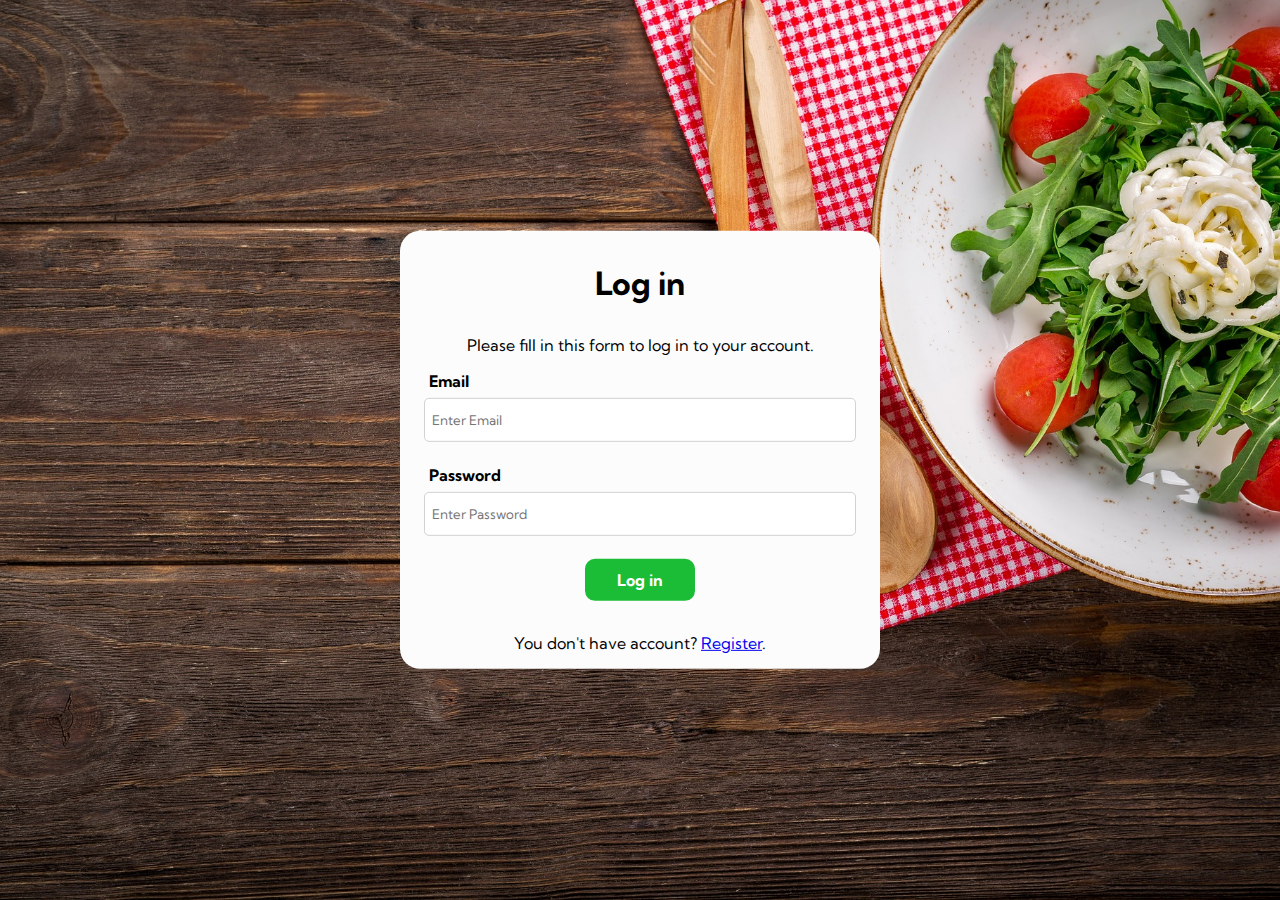
==== loginform.html @ b592a2ad "add register layout, add log in layout, add main page" ====
<!DOCTYPE html>
<html lang="en">

<head>
    <meta charset="UTF-8">
    <meta http-equiv="X-UA-Compatible" content="IE=edge">
    <meta name="viewport" content="width=device-width, initial-scale=1.0">
    <link rel="stylesheet" href="registerlogform.css">
    <link rel="preconnect" href="https://fonts.googleapis.com">
    <link rel="preconnect" href="https://fonts.gstatic.com" crossorigin>
    <link href="https://fonts.googleapis.com/css2?family=Kumbh+Sans:wght@400;700&display=swap" rel="stylesheet">
    <title>Document</title>
</head>

<body>
    <form action="action_page.php">
        <div class="container">
            <h1>Log in </h1>
            <p>Please fill in this form to log in to your account.</p>

            <div>
                <label for="email"><b>Email</b></label>
                <input type="text" placeholder="Enter Email" name="email" id="email" required>
            </div>
            <div>
                <label for="psw"><b>Password</b></label>
                <input type="password" placeholder="Enter Password" name="psw" id="psw" required>
            </div>
            <button type="submit" class="registerbtn">Log in</button>

            <p>You don't have account? <a href="#">Register</a>.</p>
        </div>
    </form>
</body>

</html>
---- registerlogform.css ----
* {
    margin: 0;
    padding: 0;
    box-sizing: border-box;
}

body {
    width: 100vw;
    height: 100vh;
    background: rgb(219, 172, 235);
    background: linear-gradient(302deg, rgba(219, 172, 235, 1) 22%, rgba(128, 158, 228, 1) 63%, rgba(46, 46, 215, 1) 88%);
    background-image: url(images/registerbackground.jpg);
    background-size: cover;
}

.container {
    font-family: 'Kumbh Sans', sans-serif;
    width: 30rem;
    position: absolute;
    top: 50%;
    left: 50%;
    transform: translate(-50%, -50%);
    background-color: hsl(220, 16%, 99%);
    border-radius: 20px;
    text-align: center;
}

.container div {
    width: 100%;
    margin-top: 1em;
}

label {
    text-indent: 0.3em;
        text-align: left;
    display: inline-block;
    width: 90%;
}

input {
        font-family: 'Kumbh Sans',
        sans-serif;
width: 90%;
padding: 1em 0;
margin: 0.5em 0;
text-indent: 0.5em;
border: solid rgb(211, 209, 209) 0.5px;
border-radius: 5px;
}

h1,
p,
button {
    margin: 1em;
}


button {padding:0.7em 2em;
    font-size: 1em;
    font-weight: 700;
    font-family: 'Kumbh Sans',
        sans-serif;
        background: rgb(28, 189, 54);

        border: 0 solid transparent;
        border-radius: 10px;
        color:white;
} 

@media (max-width: 500px){
.container{
    max-width: 90vw;
}
}
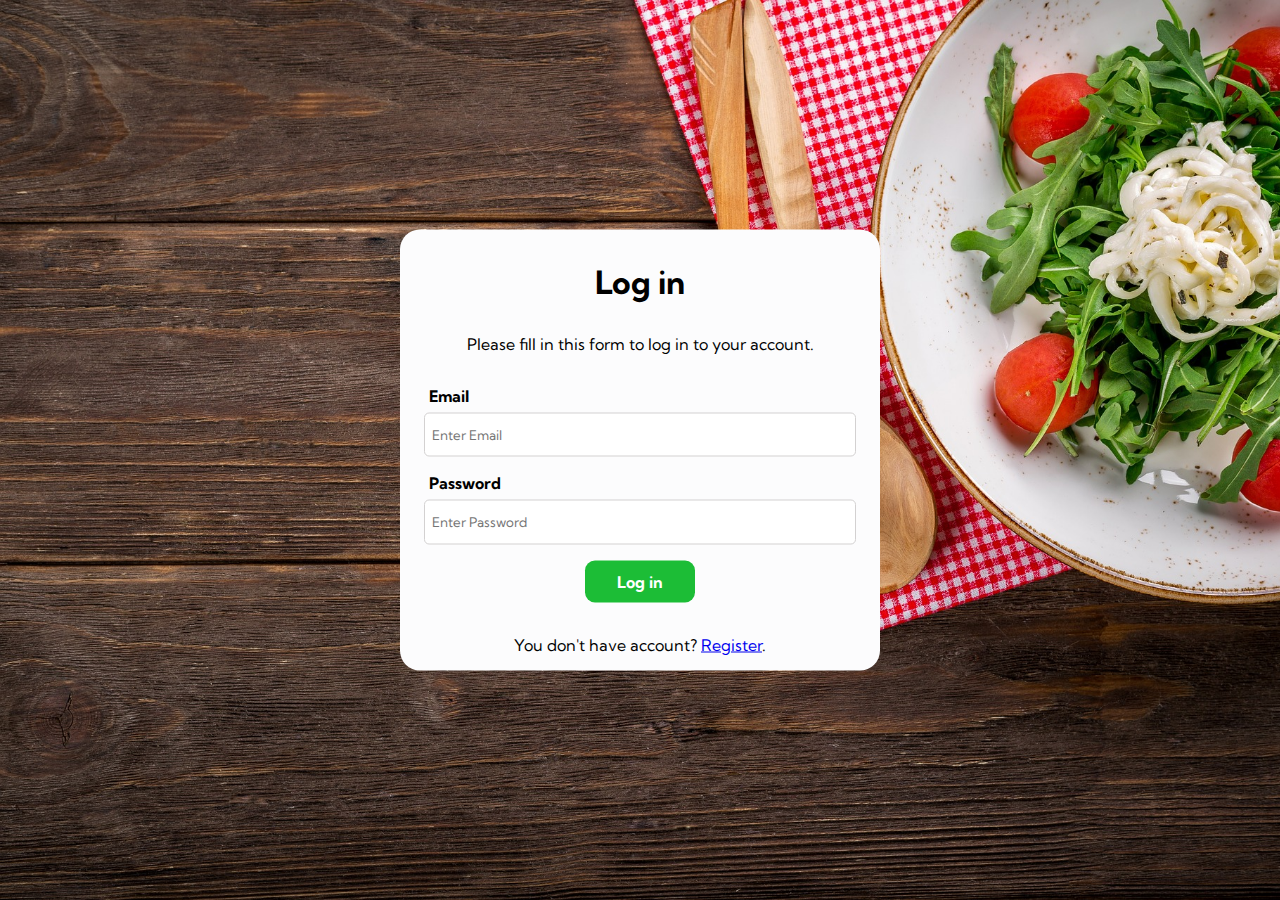
==== commit 4f1a2657: "add validAlert class for inputs in form" ====
--- a/loginform.html
+++ b/loginform.html
@@ -18,13 +18,15 @@
             <h1>Log in </h1>
             <p>Please fill in this form to log in to your account.</p>
 
-            <div>
+            <div class='inputs'>
                 <label for="email"><b>Email</b></label>
                 <input type="text" placeholder="Enter Email" name="email" id="email" required>
+                <div class='validAlert'></div>
             </div>
-            <div>
+            <div class='inputs'>
                 <label for="psw"><b>Password</b></label>
                 <input type="password" placeholder="Enter Password" name="psw" id="psw" required>
+                <div class='validAlert'></div>
             </div>
             <button type="submit" class="registerbtn">Log in</button>
 
--- a/registerlogform.css
+++ b/registerlogform.css
@@ -27,22 +27,25 @@
 
 .container div {
     width: 100%;
-    margin-top: 1em;
 }
 
 label {
     text-indent: 0.3em;
         text-align: left;
     display: inline-block;
+    width: 100%;
+    margin-top: 1rem;
+}
+div.inputs{
     width: 90%;
+    margin: 0 auto;
 }
-
 input {
         font-family: 'Kumbh Sans',
         sans-serif;
-width: 90%;
+width: 100%;
 padding: 1em 0;
-margin: 0.5em 0;
+margin: 0.5em 0 0 0;
 text-indent: 0.5em;
 border: solid rgb(211, 209, 209) 0.5px;
 border-radius: 5px;
@@ -66,6 +69,17 @@
         border-radius: 10px;
         color:white;
 } 
+div.validAlert.active{
+    text-align: left;
+    color:rgb(190, 40, 40);
+    font-size: 0.9rem;
+    margin-top:0.3rem;
+
+
+}
+input.validAlert{
+    border: solid 1px rgb(190, 40, 40);
+}
 
 @media (max-width: 500px){
 .container{
